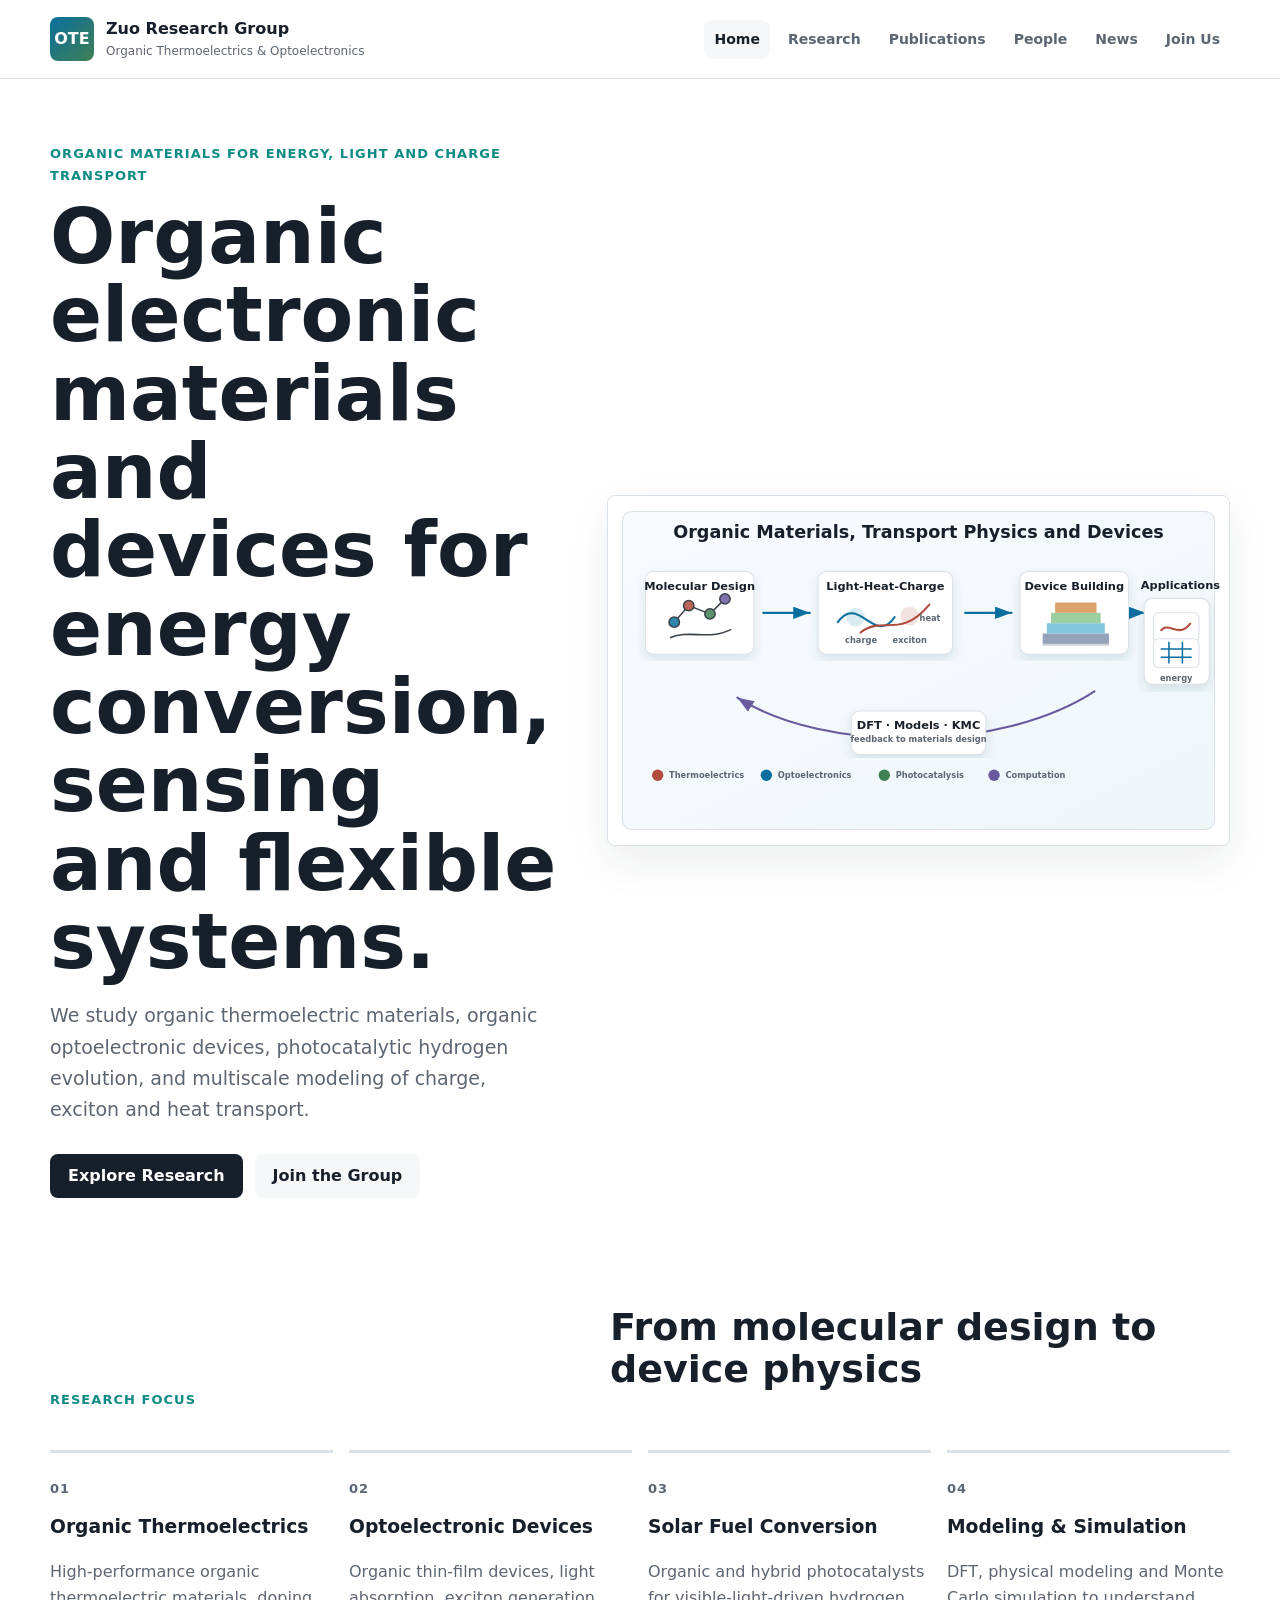
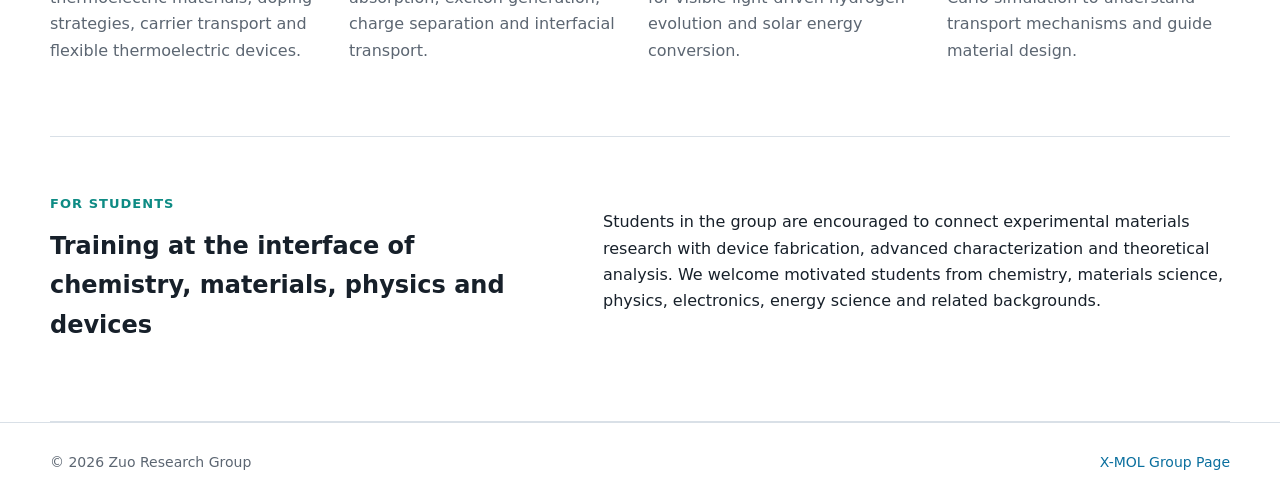
==== index.html @ 5a97c74c "Bust research overview image cache" ====
<!DOCTYPE html>
<html lang="en">
<head>
  <meta charset="UTF-8">
  <meta name="viewport" content="width=device-width, initial-scale=1.0">
  <meta name="description" content="Zuo Research Group: organic thermoelectric and optoelectronic materials, devices, and transport physics.">
  <title>Zuo Research Group</title>
  <link rel="stylesheet" href="assets/css/styles.css">
</head>
<body>
  <header class="site-header">
    <a class="brand" href="index.html">
      <span class="brand-mark">OTE</span>
      <span>
        <strong>Zuo Research Group</strong>
        <small>Organic Thermoelectrics & Optoelectronics</small>
      </span>
    </a>
    <nav class="site-nav" aria-label="Main navigation">
      <a class="active" href="index.html">Home</a>
      <a href="research.html">Research</a>
      <a href="publications.html">Publications</a>
      <a href="people.html">People</a>
      <a href="news.html">News</a>
      <a href="join-us.html">Join Us</a>
    </nav>
  </header>

  <main>
    <section class="hero">
      <div class="hero-copy">
        <p class="eyebrow">Organic materials for energy, light and charge transport</p>
        <h1>Organic electronic materials and devices for energy conversion, sensing and flexible systems.</h1>
        <p class="lead">
          We study organic thermoelectric materials, organic optoelectronic devices,
          photocatalytic hydrogen evolution, and multiscale modeling of charge, exciton
          and heat transport.
        </p>
        <div class="hero-actions">
          <a class="button primary" href="research.html">Explore Research</a>
          <a class="button secondary" href="join-us.html">Join the Group</a>
        </div>
      </div>
      <figure class="hero-visual">
        <img src="assets/img/research-overview.svg?v=b6405d9" alt="Overview of research directions in organic thermoelectric and optoelectronic materials">
      </figure>
    </section>

    <section class="section">
      <div class="section-heading">
        <p class="eyebrow">Research Focus</p>
        <h2>From molecular design to device physics</h2>
      </div>
      <div class="focus-grid">
        <article class="focus-item">
          <span class="focus-index">01</span>
          <h3>Organic Thermoelectrics</h3>
          <p>High-performance organic thermoelectric materials, doping strategies, carrier transport and flexible thermoelectric devices.</p>
        </article>
        <article class="focus-item">
          <span class="focus-index">02</span>
          <h3>Optoelectronic Devices</h3>
          <p>Organic thin-film devices, light absorption, exciton generation, charge separation and interfacial transport.</p>
        </article>
        <article class="focus-item">
          <span class="focus-index">03</span>
          <h3>Solar Fuel Conversion</h3>
          <p>Organic and hybrid photocatalysts for visible-light-driven hydrogen evolution and solar energy conversion.</p>
        </article>
        <article class="focus-item">
          <span class="focus-index">04</span>
          <h3>Modeling & Simulation</h3>
          <p>DFT, physical modeling and Monte Carlo simulation to understand transport mechanisms and guide material design.</p>
        </article>
      </div>
    </section>

    <section class="section split-band">
      <div>
        <p class="eyebrow">For Students</p>
        <h2>Training at the interface of chemistry, materials, physics and devices</h2>
      </div>
      <p>
        Students in the group are encouraged to connect experimental materials research
        with device fabrication, advanced characterization and theoretical analysis. We
        welcome motivated students from chemistry, materials science, physics, electronics,
        energy science and related backgrounds.
      </p>
    </section>
  </main>

  <footer class="site-footer">
    <p>© 2026 Zuo Research Group</p>
    <p><a href="https://www.x-mol.com/groups/OTE_Zuo">X-MOL Group Page</a></p>
  </footer>
</body>
</html>
---- assets/css/styles.css ----
:root {
  --ink: #17202a;
  --muted: #5c6672;
  --line: #d9e0e7;
  --paper: #ffffff;
  --soft: #f5f7f8;
  --blue: #0a6f9e;
  --teal: #0e8b84;
  --red: #b14b3b;
  --green: #3f7f54;
  --violet: #695a9f;
  --max: 1180px;
}

* {
  box-sizing: border-box;
}

body {
  margin: 0;
  color: var(--ink);
  background: var(--paper);
  font-family: Inter, ui-sans-serif, system-ui, -apple-system, BlinkMacSystemFont, "Segoe UI", sans-serif;
  line-height: 1.65;
}

a {
  color: var(--blue);
  text-decoration: none;
}

a:hover {
  text-decoration: underline;
}

img {
  display: block;
  max-width: 100%;
}

.site-header {
  position: sticky;
  top: 0;
  z-index: 10;
  display: flex;
  align-items: center;
  justify-content: space-between;
  gap: 24px;
  padding: 16px max(24px, calc((100vw - var(--max)) / 2));
  border-bottom: 1px solid var(--line);
  background: rgba(255, 255, 255, 0.94);
  backdrop-filter: blur(16px);
}

.brand {
  display: inline-flex;
  align-items: center;
  gap: 12px;
  color: var(--ink);
}

.brand:hover {
  text-decoration: none;
}

.brand-mark {
  display: grid;
  width: 44px;
  height: 44px;
  place-items: center;
  border-radius: 8px;
  color: #fff;
  background: linear-gradient(135deg, var(--blue), var(--green));
  font-weight: 800;
  letter-spacing: 0;
}

.brand strong,
.brand small {
  display: block;
}

.brand small {
  color: var(--muted);
  font-size: 12px;
}

.site-nav {
  display: flex;
  flex-wrap: wrap;
  align-items: center;
  justify-content: flex-end;
  gap: 8px;
}

.site-nav a {
  padding: 8px 10px;
  border-radius: 8px;
  color: var(--muted);
  font-size: 14px;
  font-weight: 650;
}

.site-nav a:hover,
.site-nav a.active {
  color: var(--ink);
  background: var(--soft);
  text-decoration: none;
}

.hero,
.page-hero,
.section,
.people-section,
.timeline,
.join-grid,
.research-list,
.research-map {
  width: min(var(--max), calc(100vw - 40px));
  margin: 0 auto;
}

.hero {
  display: grid;
  grid-template-columns: minmax(0, 0.9fr) minmax(420px, 1.1fr);
  gap: 48px;
  align-items: center;
  padding: 64px 0 52px;
}

.hero h1,
.page-hero h1 {
  margin: 0;
  max-width: 900px;
  font-size: clamp(42px, 6vw, 78px);
  line-height: 1.02;
  letter-spacing: 0;
}

.hero-copy {
  min-width: 0;
}

.lead {
  max-width: 760px;
  color: var(--muted);
  font-size: 19px;
}

.eyebrow {
  margin: 0 0 12px;
  color: var(--teal);
  font-size: 13px;
  font-weight: 800;
  letter-spacing: 0.08em;
  text-transform: uppercase;
}

.hero-actions {
  display: flex;
  flex-wrap: wrap;
  gap: 12px;
  margin-top: 28px;
}

.button {
  display: inline-flex;
  align-items: center;
  justify-content: center;
  min-height: 44px;
  padding: 0 18px;
  border-radius: 8px;
  font-weight: 750;
}

.button.primary {
  color: #fff;
  background: var(--ink);
}

.button.secondary {
  color: var(--ink);
  background: var(--soft);
}

.button:hover {
  text-decoration: none;
}

.hero-visual,
.research-map {
  margin: 0;
}

.hero-visual img,
.research-map img,
.research-entry img {
  border: 1px solid var(--line);
  border-radius: 8px;
  background: #fff;
  box-shadow: 0 16px 42px rgba(23, 32, 42, 0.08);
}

.section {
  padding: 56px 0;
}

.section-heading {
  display: flex;
  align-items: end;
  justify-content: space-between;
  gap: 32px;
  margin-bottom: 28px;
}

.section-heading h2,
.split-band h2,
.page-hero h1,
.research-entry h2,
.publication-item h2,
.person-feature h2,
.join-grid h2,
.timeline h2 {
  margin-top: 0;
}

.section-heading h2 {
  max-width: 620px;
  font-size: 38px;
  line-height: 1.12;
}

.focus-grid,
.member-grid,
.join-grid {
  display: grid;
  grid-template-columns: repeat(4, 1fr);
  gap: 16px;
}

.focus-item,
.member-grid article,
.join-grid article,
.publication-item,
.timeline article {
  border-top: 3px solid var(--line);
  padding: 22px 0 0;
}

.focus-index,
.year,
.timeline time {
  color: var(--muted);
  font-size: 13px;
  font-weight: 800;
  letter-spacing: 0.08em;
  text-transform: uppercase;
}

.focus-item h3,
.member-grid h3 {
  margin: 10px 0 8px;
}

.focus-item p,
.member-grid p,
.publication-item p,
.timeline p,
.join-grid p {
  color: var(--muted);
}

.split-band {
  display: grid;
  grid-template-columns: 0.9fr 1.1fr;
  gap: 40px;
  border-top: 1px solid var(--line);
  border-bottom: 1px solid var(--line);
}

.page-hero {
  padding: 64px 0 32px;
}

.page-hero.compact {
  max-width: 900px;
}

.research-map {
  padding: 10px 0 48px;
}

.research-list {
  display: grid;
  gap: 42px;
  padding: 0 0 70px;
}

.research-entry {
  display: grid;
  grid-template-columns: minmax(340px, 0.9fr) minmax(0, 1fr);
  gap: 34px;
  align-items: center;
}

.tag-list {
  display: flex;
  flex-wrap: wrap;
  gap: 8px;
  margin: 22px 0 0;
  padding: 0;
  list-style: none;
}

.tag-list li {
  padding: 7px 10px;
  border: 1px solid var(--line);
  border-radius: 8px;
  color: var(--muted);
  background: var(--soft);
  font-size: 13px;
  font-weight: 650;
}

.publication-list {
  display: grid;
  gap: 28px;
}

.publication-item {
  display: grid;
  grid-template-columns: 120px 1fr;
  gap: 24px;
}

.people-section {
  padding: 16px 0 70px;
}

.person-feature {
  display: grid;
  grid-template-columns: 120px 1fr;
  gap: 26px;
  align-items: center;
  margin-bottom: 42px;
  padding: 30px 0;
  border-top: 1px solid var(--line);
  border-bottom: 1px solid var(--line);
}

.avatar-placeholder {
  display: grid;
  width: 104px;
  height: 104px;
  place-items: center;
  border-radius: 8px;
  color: #fff;
  background: linear-gradient(135deg, var(--red), var(--violet));
  font-size: 28px;
  font-weight: 850;
}

.member-grid {
  grid-template-columns: repeat(3, 1fr);
}

.timeline {
  display: grid;
  gap: 28px;
  padding: 20px 0 70px;
}

.join-grid {
  grid-template-columns: repeat(3, 1fr);
  padding: 16px 0 70px;
}

.site-footer {
  display: flex;
  justify-content: space-between;
  gap: 20px;
  padding: 28px max(24px, calc((100vw - var(--max)) / 2));
  border-top: 1px solid var(--line);
  color: var(--muted);
  font-size: 14px;
}

.site-footer p {
  margin: 0;
}

@media (max-width: 900px) {
  .site-header {
    align-items: flex-start;
    flex-direction: column;
  }

  .site-nav {
    justify-content: flex-start;
  }

  .hero,
  .split-band,
  .research-entry,
  .publication-item,
  .person-feature {
    grid-template-columns: 1fr;
  }

  .hero {
    padding-top: 44px;
  }

  .focus-grid,
  .member-grid,
  .join-grid {
    grid-template-columns: repeat(2, 1fr);
  }
}

@media (max-width: 620px) {
  .hero,
  .page-hero,
  .section,
  .people-section,
  .timeline,
  .join-grid,
  .research-list,
  .research-map {
    width: min(100% - 28px, var(--max));
  }

  .hero h1,
  .page-hero h1 {
    font-size: 40px;
  }

  .focus-grid,
  .member-grid,
  .join-grid {
    grid-template-columns: 1fr;
  }

  .site-footer {
    flex-direction: column;
  }
}
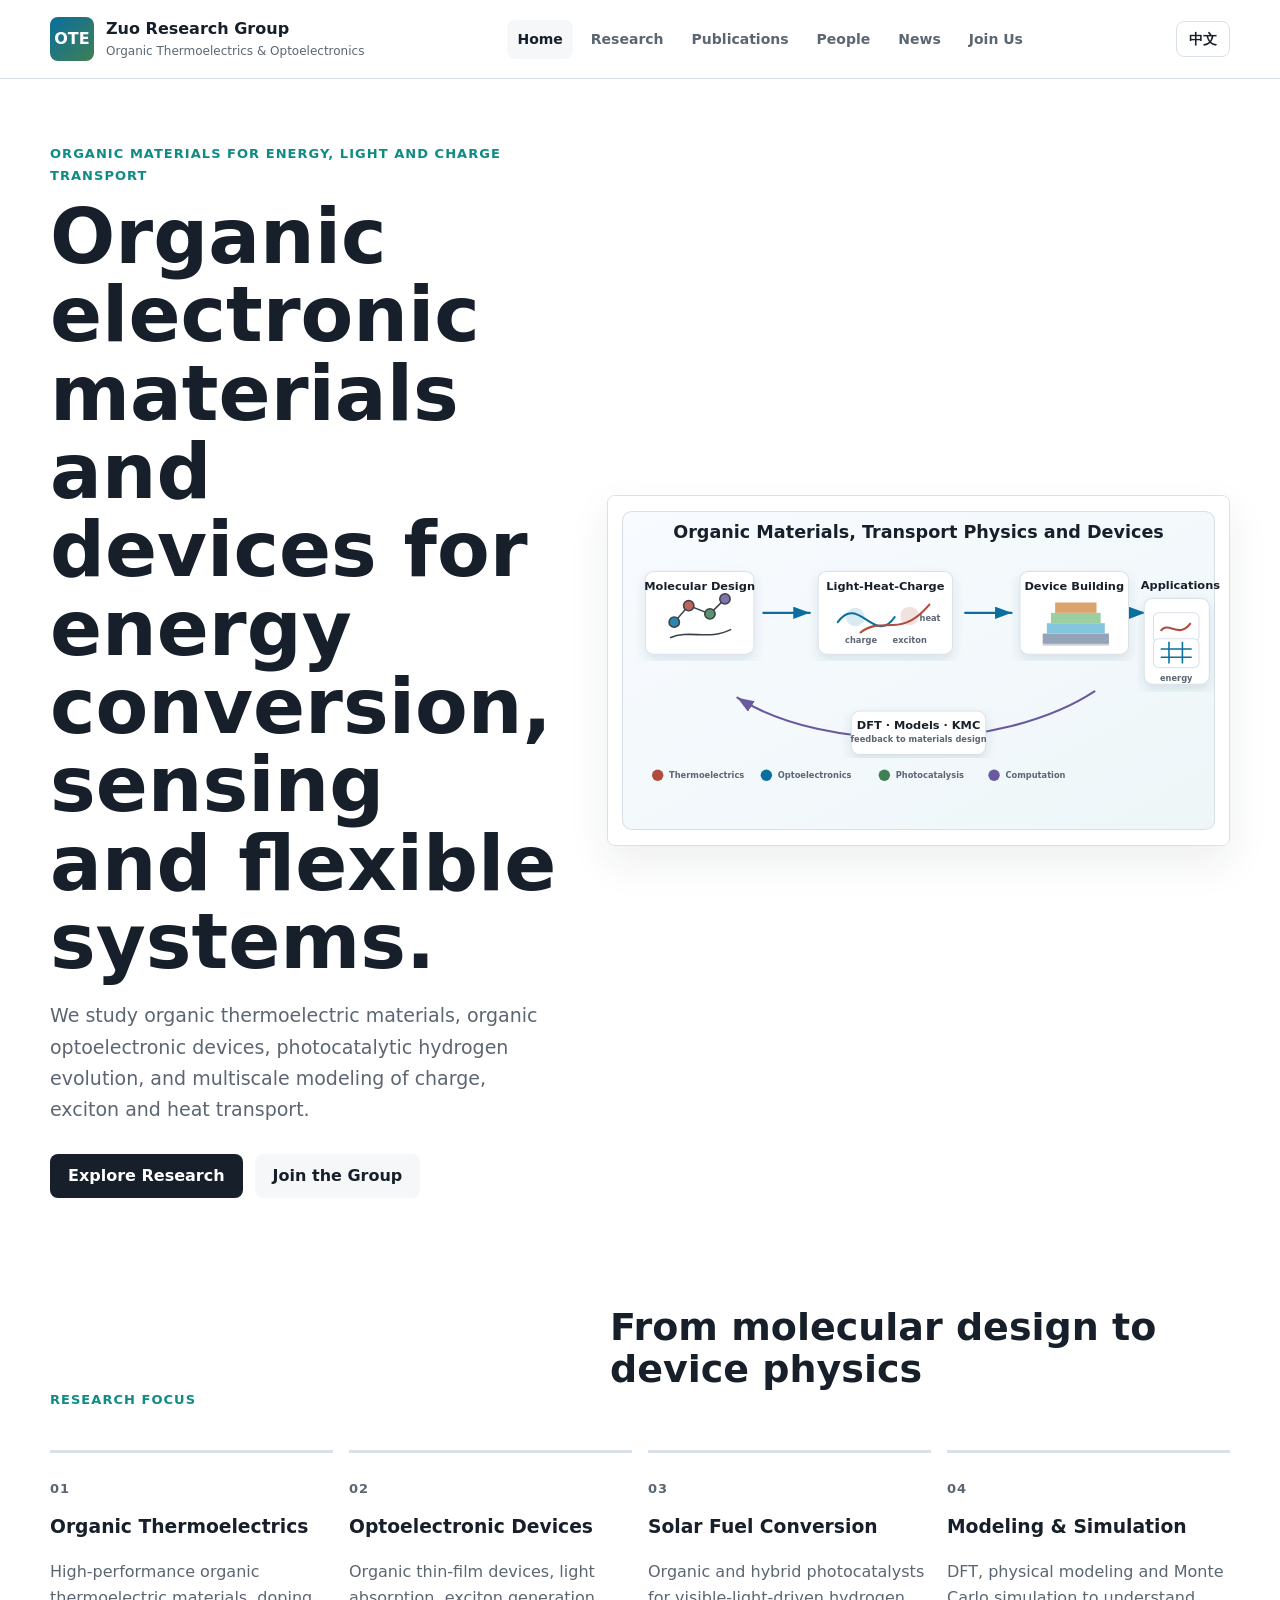
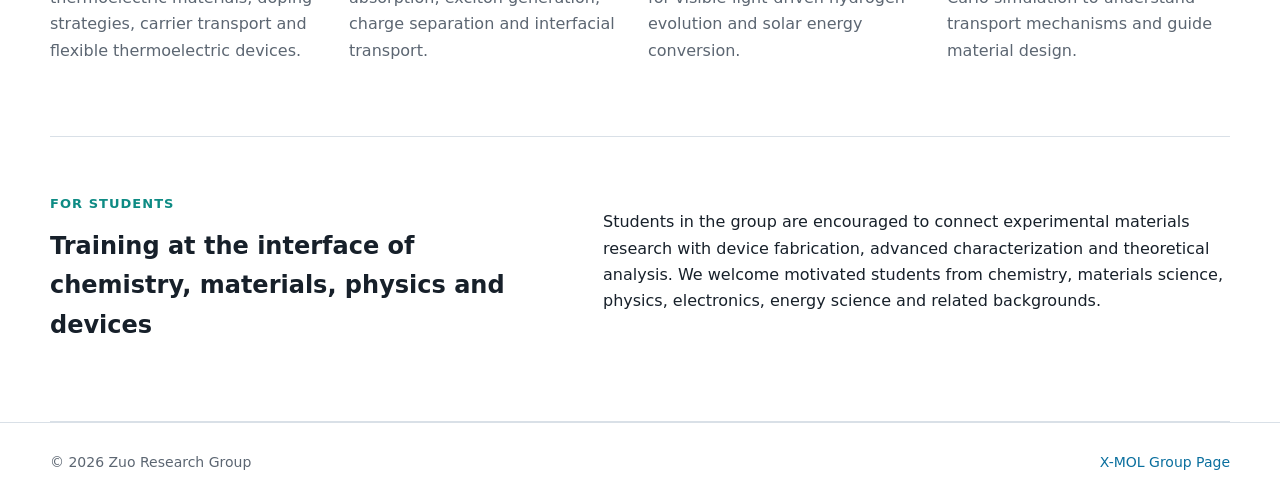
==== commit 295c51f8: "Add bilingual site language toggle" ====
--- a/index.html
+++ b/index.html
@@ -6,6 +6,7 @@
   <meta name="description" content="Zuo Research Group: organic thermoelectric and optoelectronic materials, devices, and transport physics.">
   <title>Zuo Research Group</title>
   <link rel="stylesheet" href="assets/css/styles.css">
+  <script src="assets/js/lang.js" defer></script>
 </head>
 <body>
   <header class="site-header">
@@ -24,6 +25,7 @@
       <a href="news.html">News</a>
       <a href="join-us.html">Join Us</a>
     </nav>
+    <button class="language-toggle" type="button" data-language-toggle aria-label="切换到中文">中文</button>
   </header>
 
   <main>
--- a/assets/css/styles.css
+++ b/assets/css/styles.css
@@ -108,6 +108,37 @@
   text-decoration: none;
 }
 
+.language-toggle {
+  min-width: 54px;
+  min-height: 36px;
+  padding: 0 12px;
+  border: 1px solid var(--line);
+  border-radius: 8px;
+  color: var(--ink);
+  background: var(--paper);
+  font: inherit;
+  font-size: 14px;
+  font-weight: 750;
+  cursor: pointer;
+}
+
+.language-toggle:hover,
+.language-toggle:focus-visible {
+  background: var(--soft);
+}
+
+body.is-zh {
+  font-family: Inter, ui-sans-serif, system-ui, -apple-system, BlinkMacSystemFont, "Segoe UI", "PingFang SC", "Microsoft YaHei", sans-serif;
+}
+
+body.is-zh .eyebrow,
+body.is-zh .focus-index,
+body.is-zh .year,
+body.is-zh .timeline time {
+  letter-spacing: 0;
+}
+
+
 .hero,
 .page-hero,
 .section,
